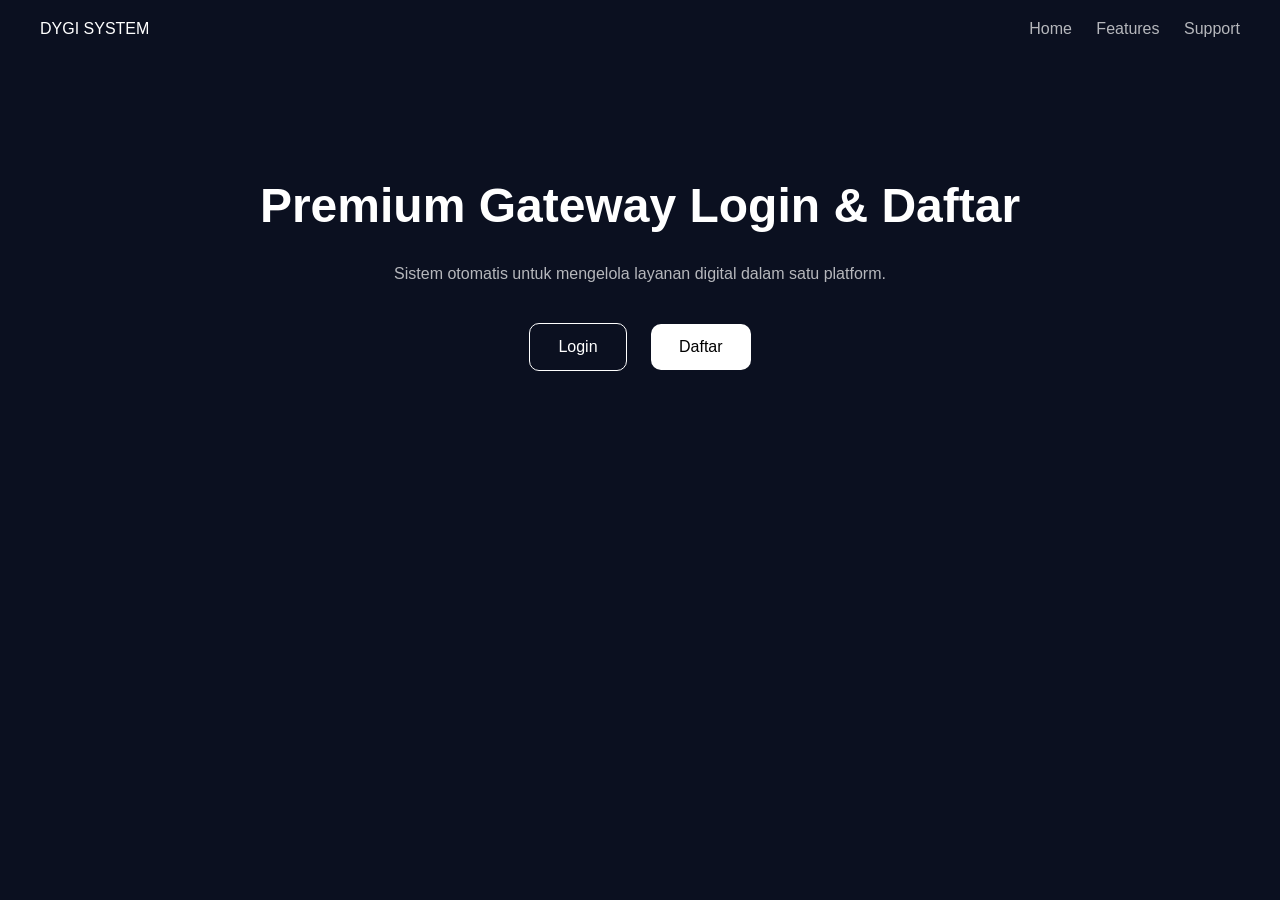
==== index.html @ 8bf592f6 "Add files via upload" ====
<!DOCTYPE html>
<html lang="id">
<head>
  <meta charset="UTF-8">
  <meta name="viewport" content="width=device-width, initial-scale=1.0">
  <title>DYGI SYSTEM</title>
  <link rel="stylesheet" href="style.css">
</head>
<body>

<header class="navbar">
  <div class="logo">DYGI SYSTEM</div>
  <nav>
    <a href="/">Home</a>
    <a href="/">Features</a>
    <a href="/">Support</a>
  </nav>
</header>

<main class="hero">
  <h1>Premium Gateway Login & Daftar</h1>
  <p>Sistem otomatis untuk mengelola layanan digital dalam satu platform.</p>

  <div class="buttons">
    <a href="/login.html" class="btn-outline">Login</a>
    <a href="/register.html" class="btn-solid">Daftar</a>
  </div>
</main>

</body>
</html>
---- style.css ----
body {
  margin: 0;
  font-family: Arial;
  background: #0b1020;
  color: white;
}

.navbar {
  display: flex;
  justify-content: space-between;
  padding: 20px 40px;
}

.navbar a {
  color: rgba(255,255,255,0.7);
  text-decoration: none;
  margin-left: 20px;
}

.hero {
  text-align: center;
  margin-top: 120px;
}

.hero h1 {
  font-size: 48px;
}

.hero p {
  color: rgba(255,255,255,0.7);
}

.buttons {
  margin-top: 30px;
}

.btn-outline, .btn-solid {
  padding: 14px 28px;
  border-radius: 10px;
  text-decoration: none;
  margin: 10px;
  display: inline-block;
}

.btn-outline {
  border: 1px solid white;
  color: white;
}

.btn-solid {
  background: white;
  color: black;
}
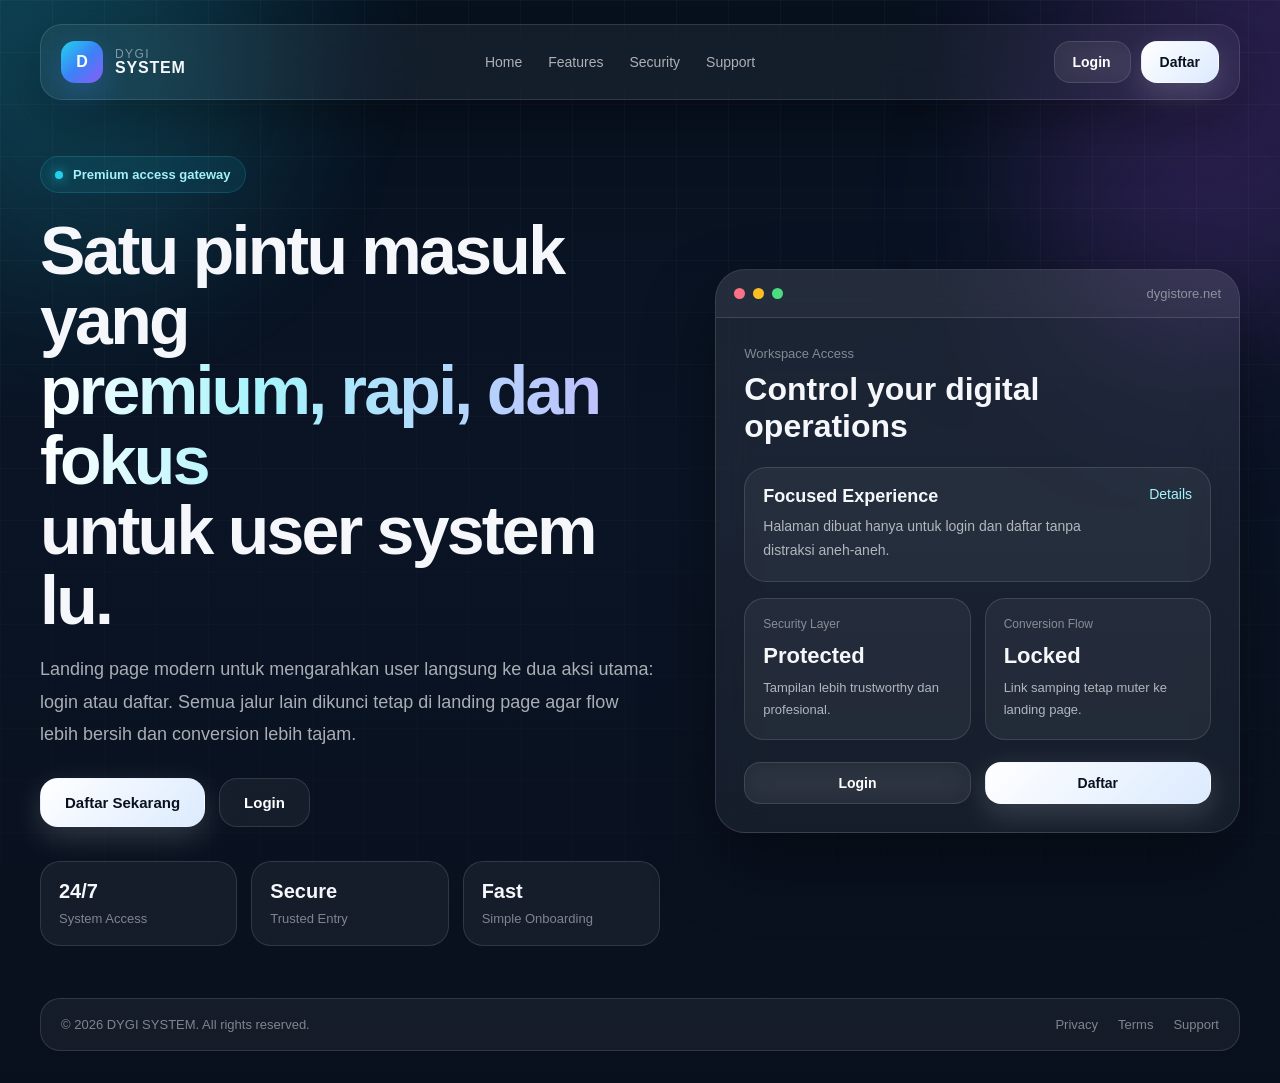
==== commit f4e0fe10: "upgrade premium landing ui" ====
--- a/index.html
+++ b/index.html
@@ -1,31 +1,134 @@
-<!DOCTYPE html>
-<html lang="id">
-<head>
-  <meta charset="UTF-8">
-  <meta name="viewport" content="width=device-width, initial-scale=1.0">
-  <title>DYGI SYSTEM</title>
-  <link rel="stylesheet" href="style.css">
-</head>
-<body>
-
-<header class="navbar">
-  <div class="logo">DYGI SYSTEM</div>
-  <nav>
-    <a href="/">Home</a>
-    <a href="/">Features</a>
-    <a href="/">Support</a>
-  </nav>
-</header>
-
-<main class="hero">
-  <h1>Premium Gateway Login & Daftar</h1>
-  <p>Sistem otomatis untuk mengelola layanan digital dalam satu platform.</p>
-
-  <div class="buttons">
-    <a href="/login.html" class="btn-outline">Login</a>
-    <a href="/register.html" class="btn-solid">Daftar</a>
-  </div>
-</main>
-
-</body>
+<!DOCTYPE html>
+<html lang="id">
+<head>
+  <meta charset="UTF-8" />
+  <meta name="viewport" content="width=device-width, initial-scale=1.0" />
+  <title>DYGI SYSTEM</title>
+  <meta name="description" content="Premium gateway login dan daftar untuk sistem DYGI." />
+  <link rel="stylesheet" href="style.css" />
+</head>
+<body>
+  <div class="bg-orb orb-1"></div>
+  <div class="bg-orb orb-2"></div>
+  <div class="bg-grid"></div>
+
+  <div class="page-shell">
+    <header class="navbar">
+      <a href="/" class="brand">
+        <div class="brand-logo">D</div>
+        <div class="brand-text">
+          <span class="brand-top">DYGI</span>
+          <span class="brand-bottom">SYSTEM</span>
+        </div>
+      </a>
+
+      <nav class="nav-links">
+        <a href="/">Home</a>
+        <a href="/">Features</a>
+        <a href="/">Security</a>
+        <a href="/">Support</a>
+      </nav>
+
+      <div class="nav-actions">
+        <a href="/login" class="btn btn-ghost">Login</a>
+        <a href="/register" class="btn btn-primary">Daftar</a>
+      </div>
+    </header>
+
+    <main class="hero">
+      <section class="hero-left">
+        <div class="badge">
+          <span class="badge-dot"></span>
+          Premium access gateway
+        </div>
+
+        <h1>
+          Satu pintu masuk yang
+          <span class="gradient-text">premium, rapi, dan fokus</span>
+          untuk user system lu.
+        </h1>
+
+        <p class="hero-desc">
+          Landing page modern untuk mengarahkan user langsung ke dua aksi utama:
+          login atau daftar. Semua jalur lain dikunci tetap di landing page agar
+          flow lebih bersih dan conversion lebih tajam.
+        </p>
+
+        <div class="hero-actions">
+          <a href="/register" class="btn btn-primary btn-large">Daftar Sekarang</a>
+          <a href="/login" class="btn btn-secondary btn-large">Login</a>
+        </div>
+
+        <div class="stats">
+          <a href="/" class="stat-card">
+            <strong>24/7</strong>
+            <span>System Access</span>
+          </a>
+          <a href="/" class="stat-card">
+            <strong>Secure</strong>
+            <span>Trusted Entry</span>
+          </a>
+          <a href="/" class="stat-card">
+            <strong>Fast</strong>
+            <span>Simple Onboarding</span>
+          </a>
+        </div>
+      </section>
+
+      <section class="hero-right">
+        <div class="glass-card">
+          <div class="window-top">
+            <div class="window-dots">
+              <span></span>
+              <span></span>
+              <span></span>
+            </div>
+            <a href="/" class="window-link">dygistore.net</a>
+          </div>
+
+          <div class="card-body">
+            <div class="mini-label">Workspace Access</div>
+            <h2>Control your digital operations</h2>
+
+            <div class="feature-box">
+              <div>
+                <h3>Focused Experience</h3>
+                <p>Halaman dibuat hanya untuk login dan daftar tanpa distraksi aneh-aneh.</p>
+              </div>
+              <a href="/">Details</a>
+            </div>
+
+            <div class="feature-grid">
+              <a href="/" class="mini-card">
+                <span class="mini-title">Security Layer</span>
+                <strong>Protected</strong>
+                <small>Tampilan lebih trustworthy dan profesional.</small>
+              </a>
+
+              <a href="/" class="mini-card">
+                <span class="mini-title">Conversion Flow</span>
+                <strong>Locked</strong>
+                <small>Link samping tetap muter ke landing page.</small>
+              </a>
+            </div>
+
+            <div class="card-actions">
+              <a href="/login" class="btn btn-secondary full">Login</a>
+              <a href="/register" class="btn btn-primary full">Daftar</a>
+            </div>
+          </div>
+        </div>
+      </section>
+    </main>
+
+    <footer class="footer">
+      <div>© 2026 DYGI SYSTEM. All rights reserved.</div>
+      <div class="footer-links">
+        <a href="/">Privacy</a>
+        <a href="/">Terms</a>
+        <a href="/">Support</a>
+      </div>
+    </footer>
+  </div>
+</body>
 </html>
--- a/style.css
+++ b/style.css
@@ -1,53 +1,521 @@
-body {
-  margin: 0;
-  font-family: Arial;
-  background: #0b1020;
-  color: white;
-}
-
-.navbar {
-  display: flex;
-  justify-content: space-between;
-  padding: 20px 40px;
-}
-
-.navbar a {
-  color: rgba(255,255,255,0.7);
-  text-decoration: none;
-  margin-left: 20px;
-}
-
-.hero {
-  text-align: center;
-  margin-top: 120px;
-}
-
-.hero h1 {
-  font-size: 48px;
-}
-
-.hero p {
-  color: rgba(255,255,255,0.7);
-}
-
-.buttons {
-  margin-top: 30px;
-}
-
-.btn-outline, .btn-solid {
-  padding: 14px 28px;
-  border-radius: 10px;
-  text-decoration: none;
-  margin: 10px;
-  display: inline-block;
-}
-
-.btn-outline {
-  border: 1px solid white;
-  color: white;
-}
-
-.btn-solid {
-  background: white;
-  color: black;
+:root {
+  --bg: #07111f;
+  --panel: rgba(255, 255, 255, 0.06);
+  --panel-strong: rgba(255, 255, 255, 0.08);
+  --border: rgba(255, 255, 255, 0.12);
+  --text: #f5f7fb;
+  --muted: rgba(245, 247, 251, 0.68);
+  --muted-soft: rgba(245, 247, 251, 0.48);
+  --shadow: 0 20px 60px rgba(0, 0, 0, 0.35);
+  --radius: 24px;
+}
+
+* {
+  box-sizing: border-box;
+}
+
+html {
+  scroll-behavior: smooth;
+}
+
+body {
+  margin: 0;
+  font-family: Inter, Arial, Helvetica, sans-serif;
+  color: var(--text);
+  background:
+    radial-gradient(circle at top left, rgba(34, 211, 238, 0.18), transparent 25%),
+    radial-gradient(circle at top right, rgba(168, 85, 247, 0.18), transparent 22%),
+    linear-gradient(180deg, #07111f 0%, #0a1425 45%, #09101d 100%);
+  min-height: 100vh;
+  overflow-x: hidden;
+}
+
+a {
+  color: inherit;
+  text-decoration: none;
+}
+
+.bg-orb {
+  position: fixed;
+  border-radius: 999px;
+  filter: blur(80px);
+  z-index: 0;
+  pointer-events: none;
+}
+
+.orb-1 {
+  width: 320px;
+  height: 320px;
+  background: rgba(34, 211, 238, 0.12);
+  top: -80px;
+  left: -60px;
+}
+
+.orb-2 {
+  width: 340px;
+  height: 340px;
+  background: rgba(168, 85, 247, 0.12);
+  right: -80px;
+  top: 40px;
+}
+
+.bg-grid {
+  position: fixed;
+  inset: 0;
+  background-image:
+    linear-gradient(rgba(255,255,255,0.035) 1px, transparent 1px),
+    linear-gradient(90deg, rgba(255,255,255,0.035) 1px, transparent 1px);
+  background-size: 52px 52px;
+  mask-image: linear-gradient(to bottom, rgba(0,0,0,0.9), rgba(0,0,0,0.25));
+  z-index: 0;
+  pointer-events: none;
+}
+
+.page-shell {
+  position: relative;
+  z-index: 1;
+  width: min(1200px, calc(100% - 32px));
+  margin: 0 auto;
+  padding: 24px 0 32px;
+}
+
+.navbar {
+  display: flex;
+  align-items: center;
+  justify-content: space-between;
+  gap: 18px;
+  padding: 16px 20px;
+  border: 1px solid var(--border);
+  background: rgba(255,255,255,0.05);
+  backdrop-filter: blur(18px);
+  border-radius: 22px;
+  box-shadow: var(--shadow);
+}
+
+.brand {
+  display: flex;
+  align-items: center;
+  gap: 12px;
+  min-width: fit-content;
+}
+
+.brand-logo {
+  width: 42px;
+  height: 42px;
+  border-radius: 14px;
+  display: grid;
+  place-items: center;
+  font-weight: 700;
+  color: white;
+  background: linear-gradient(135deg, #22d3ee 0%, #3b82f6 50%, #8b5cf6 100%);
+  box-shadow: 0 12px 30px rgba(59, 130, 246, 0.28);
+}
+
+.brand-text {
+  display: flex;
+  flex-direction: column;
+  line-height: 1;
+}
+
+.brand-top {
+  font-size: 12px;
+  color: var(--muted-soft);
+  letter-spacing: 0.12em;
+}
+
+.brand-bottom {
+  font-size: 16px;
+  font-weight: 700;
+  letter-spacing: 0.05em;
+}
+
+.nav-links {
+  display: flex;
+  align-items: center;
+  gap: 26px;
+}
+
+.nav-links a {
+  color: var(--muted);
+  font-size: 14px;
+  transition: 0.25s ease;
+}
+
+.nav-links a:hover {
+  color: white;
+}
+
+.nav-actions {
+  display: flex;
+  align-items: center;
+  gap: 10px;
+}
+
+.btn {
+  display: inline-flex;
+  align-items: center;
+  justify-content: center;
+  border-radius: 16px;
+  padding: 12px 18px;
+  font-size: 14px;
+  font-weight: 700;
+  transition: transform 0.18s ease, background 0.25s ease, border-color 0.25s ease, color 0.25s ease;
+  border: 1px solid transparent;
+  cursor: pointer;
+}
+
+.btn:hover {
+  transform: translateY(-1px);
+}
+
+.btn-primary {
+  color: #09111f;
+  background: linear-gradient(135deg, #ffffff 0%, #dbeafe 100%);
+  box-shadow: 0 10px 30px rgba(255,255,255,0.16);
+}
+
+.btn-primary:hover {
+  background: linear-gradient(135deg, #ffffff 0%, #bfdbfe 100%);
+}
+
+.btn-ghost,
+.btn-secondary {
+  color: white;
+  border-color: var(--border);
+  background: rgba(255,255,255,0.05);
+  backdrop-filter: blur(12px);
+}
+
+.btn-ghost:hover,
+.btn-secondary:hover {
+  background: rgba(255,255,255,0.1);
+}
+
+.btn-large {
+  padding: 15px 24px;
+  font-size: 15px;
+  border-radius: 18px;
+}
+
+.full {
+  width: 100%;
+}
+
+.hero {
+  display: grid;
+  grid-template-columns: 1.1fr 0.9fr;
+  gap: 34px;
+  align-items: center;
+  padding: 56px 0 34px;
+}
+
+.badge {
+  display: inline-flex;
+  align-items: center;
+  gap: 10px;
+  padding: 10px 14px;
+  border: 1px solid rgba(34, 211, 238, 0.18);
+  background: rgba(34, 211, 238, 0.08);
+  color: #a5f3fc;
+  border-radius: 999px;
+  font-size: 13px;
+  font-weight: 600;
+}
+
+.badge-dot {
+  width: 8px;
+  height: 8px;
+  border-radius: 50%;
+  background: #22d3ee;
+  box-shadow: 0 0 12px rgba(34, 211, 238, 0.8);
+}
+
+.hero-left h1 {
+  margin: 22px 0 18px;
+  font-size: clamp(42px, 6vw, 68px);
+  line-height: 1.03;
+  letter-spacing: -0.04em;
+  max-width: 760px;
+}
+
+.gradient-text {
+  display: block;
+  background: linear-gradient(90deg, #ffffff 0%, #a5f3fc 35%, #c4b5fd 100%);
+  -webkit-background-clip: text;
+  -webkit-text-fill-color: transparent;
+}
+
+.hero-desc {
+  max-width: 620px;
+  font-size: 18px;
+  line-height: 1.8;
+  color: var(--muted);
+  margin: 0 0 28px;
+}
+
+.hero-actions {
+  display: flex;
+  gap: 14px;
+  flex-wrap: wrap;
+}
+
+.stats {
+  margin-top: 34px;
+  display: grid;
+  grid-template-columns: repeat(3, minmax(0, 1fr));
+  gap: 14px;
+  max-width: 620px;
+}
+
+.stat-card {
+  padding: 18px;
+  border-radius: 20px;
+  border: 1px solid var(--border);
+  background: rgba(255,255,255,0.05);
+  backdrop-filter: blur(16px);
+  transition: 0.25s ease;
+}
+
+.stat-card:hover {
+  background: rgba(255,255,255,0.09);
+  transform: translateY(-2px);
+}
+
+.stat-card strong {
+  display: block;
+  font-size: 20px;
+  margin-bottom: 6px;
+}
+
+.stat-card span {
+  color: var(--muted-soft);
+  font-size: 13px;
+}
+
+.hero-right {
+  position: relative;
+}
+
+.glass-card {
+  border-radius: 30px;
+  overflow: hidden;
+  border: 1px solid var(--border);
+  background: linear-gradient(180deg, rgba(255,255,255,0.08), rgba(255,255,255,0.05));
+  backdrop-filter: blur(22px);
+  box-shadow: 0 30px 70px rgba(0,0,0,0.4);
+}
+
+.window-top {
+  display: flex;
+  align-items: center;
+  justify-content: space-between;
+  padding: 16px 18px;
+  border-bottom: 1px solid var(--border);
+  background: rgba(255,255,255,0.04);
+}
+
+.window-dots {
+  display: flex;
+  gap: 8px;
+}
+
+.window-dots span {
+  width: 11px;
+  height: 11px;
+  border-radius: 50%;
+}
+
+.window-dots span:nth-child(1) { background: #fb7185; }
+.window-dots span:nth-child(2) { background: #fbbf24; }
+.window-dots span:nth-child(3) { background: #4ade80; }
+
+.window-link {
+  color: var(--muted-soft);
+  font-size: 13px;
+}
+
+.card-body {
+  padding: 28px;
+}
+
+.mini-label {
+  color: var(--muted-soft);
+  font-size: 13px;
+  margin-bottom: 10px;
+}
+
+.card-body h2 {
+  margin: 0 0 22px;
+  font-size: 32px;
+  line-height: 1.15;
+}
+
+.feature-box {
+  display: flex;
+  justify-content: space-between;
+  gap: 16px;
+  padding: 18px;
+  border: 1px solid var(--border);
+  border-radius: 22px;
+  background: rgba(255,255,255,0.05);
+}
+
+.feature-box h3 {
+  margin: 0 0 8px;
+  font-size: 18px;
+}
+
+.feature-box p {
+  margin: 0;
+  color: var(--muted);
+  font-size: 14px;
+  line-height: 1.7;
+  max-width: 360px;
+}
+
+.feature-box a {
+  color: #a5f3fc;
+  font-size: 14px;
+  min-width: fit-content;
+}
+
+.feature-grid {
+  margin-top: 16px;
+  display: grid;
+  grid-template-columns: repeat(2, minmax(0, 1fr));
+  gap: 14px;
+}
+
+.mini-card {
+  padding: 18px;
+  border-radius: 20px;
+  border: 1px solid var(--border);
+  background: rgba(255,255,255,0.05);
+  transition: 0.25s ease;
+}
+
+.mini-card:hover {
+  background: rgba(255,255,255,0.09);
+}
+
+.mini-title {
+  display: block;
+  font-size: 12px;
+  color: var(--muted-soft);
+  margin-bottom: 12px;
+}
+
+.mini-card strong {
+  display: block;
+  font-size: 22px;
+  margin-bottom: 8px;
+}
+
+.mini-card small {
+  color: var(--muted);
+  font-size: 13px;
+  line-height: 1.7;
+}
+
+.card-actions {
+  margin-top: 22px;
+  display: grid;
+  grid-template-columns: repeat(2, minmax(0, 1fr));
+  gap: 14px;
+}
+
+.footer {
+  display: flex;
+  justify-content: space-between;
+  gap: 16px;
+  align-items: center;
+  margin-top: 18px;
+  padding: 18px 20px;
+  border: 1px solid var(--border);
+  border-radius: 20px;
+  background: rgba(255,255,255,0.05);
+  color: var(--muted-soft);
+  font-size: 13px;
+}
+
+.footer-links {
+  display: flex;
+  gap: 20px;
+}
+
+.footer-links a:hover {
+  color: white;
+}
+
+@media (max-width: 1024px) {
+  .hero {
+    grid-template-columns: 1fr;
+  }
+
+  .hero-left,
+  .hero-right {
+    width: 100%;
+  }
+}
+
+@media (max-width: 820px) {
+  .navbar {
+    flex-wrap: wrap;
+  }
+
+  .nav-links {
+    display: none;
+  }
+
+  .stats {
+    grid-template-columns: 1fr;
+    max-width: 100%;
+  }
+
+  .feature-grid,
+  .card-actions {
+    grid-template-columns: 1fr;
+  }
+
+  .footer {
+    flex-direction: column;
+    align-items: flex-start;
+  }
+}
+
+@media (max-width: 560px) {
+  .page-shell {
+    width: min(100% - 20px, 1200px);
+    padding-top: 12px;
+  }
+
+  .navbar,
+  .footer,
+  .card-body,
+  .window-top {
+    padding-left: 14px;
+    padding-right: 14px;
+  }
+
+  .hero {
+    padding-top: 34px;
+  }
+
+  .hero-left h1 {
+    font-size: 36px;
+  }
+
+  .hero-desc {
+    font-size: 16px;
+  }
+
+  .hero-actions,
+  .nav-actions {
+    width: 100%;
+  }
+
+  .hero-actions .btn,
+  .nav-actions .btn {
+    flex: 1;
+  }
 }
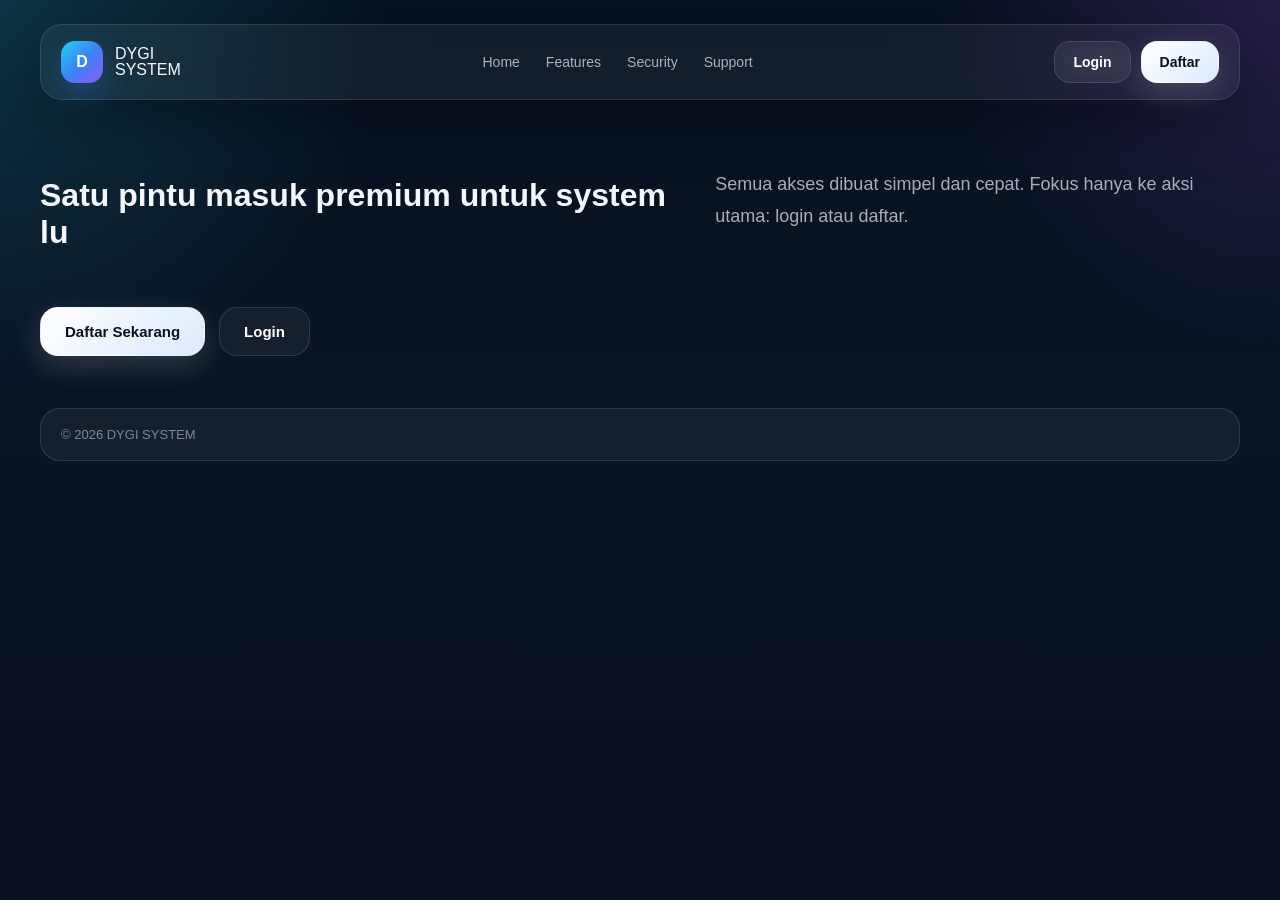
==== commit 0938a462: "final redirect all to mez" ====
--- a/index.html
+++ b/index.html
@@ -4,23 +4,19 @@
   <meta charset="UTF-8" />
   <meta name="viewport" content="width=device-width, initial-scale=1.0" />
   <title>DYGI SYSTEM</title>
-  <meta name="description" content="Premium gateway login dan daftar untuk sistem DYGI." />
-  <link rel="stylesheet" href="style.css" />
+  <link rel="stylesheet" href="/style.css" />
 </head>
+
 <body>
-  <div class="bg-orb orb-1"></div>
-  <div class="bg-orb orb-2"></div>
-  <div class="bg-grid"></div>
-
   <div class="page-shell">
     <header class="navbar">
-      <a href="/" class="brand">
+      <div class="brand">
         <div class="brand-logo">D</div>
         <div class="brand-text">
-          <span class="brand-top">DYGI</span>
-          <span class="brand-bottom">SYSTEM</span>
+          <span>DYGI</span>
+          <span>SYSTEM</span>
         </div>
-      </a>
+      </div>
 
       <nav class="nav-links">
         <a href="/">Home</a>
@@ -30,104 +26,31 @@
       </nav>
 
       <div class="nav-actions">
-        <a href="/login" class="btn btn-ghost">Login</a>
-        <a href="/register" class="btn btn-primary">Daftar</a>
+        <a href="https://mez.ink/miminbet88" class="btn btn-ghost">Login</a>
+        <a href="https://mez.ink/miminbet88" class="btn btn-primary">Daftar</a>
       </div>
     </header>
 
     <main class="hero">
-      <section class="hero-left">
-        <div class="badge">
-          <span class="badge-dot"></span>
-          Premium access gateway
-        </div>
+      <h1>Satu pintu masuk premium untuk system lu</h1>
 
-        <h1>
-          Satu pintu masuk yang
-          <span class="gradient-text">premium, rapi, dan fokus</span>
-          untuk user system lu.
-        </h1>
+      <p class="hero-desc">
+        Semua akses dibuat simpel dan cepat. Fokus hanya ke aksi utama:
+        login atau daftar.
+      </p>
 
-        <p class="hero-desc">
-          Landing page modern untuk mengarahkan user langsung ke dua aksi utama:
-          login atau daftar. Semua jalur lain dikunci tetap di landing page agar
-          flow lebih bersih dan conversion lebih tajam.
-        </p>
-
-        <div class="hero-actions">
-          <a href="/register" class="btn btn-primary btn-large">Daftar Sekarang</a>
-          <a href="/login" class="btn btn-secondary btn-large">Login</a>
-        </div>
-
-        <div class="stats">
-          <a href="/" class="stat-card">
-            <strong>24/7</strong>
-            <span>System Access</span>
-          </a>
-          <a href="/" class="stat-card">
-            <strong>Secure</strong>
-            <span>Trusted Entry</span>
-          </a>
-          <a href="/" class="stat-card">
-            <strong>Fast</strong>
-            <span>Simple Onboarding</span>
-          </a>
-        </div>
-      </section>
-
-      <section class="hero-right">
-        <div class="glass-card">
-          <div class="window-top">
-            <div class="window-dots">
-              <span></span>
-              <span></span>
-              <span></span>
-            </div>
-            <a href="/" class="window-link">dygistore.net</a>
-          </div>
-
-          <div class="card-body">
-            <div class="mini-label">Workspace Access</div>
-            <h2>Control your digital operations</h2>
-
-            <div class="feature-box">
-              <div>
-                <h3>Focused Experience</h3>
-                <p>Halaman dibuat hanya untuk login dan daftar tanpa distraksi aneh-aneh.</p>
-              </div>
-              <a href="/">Details</a>
-            </div>
-
-            <div class="feature-grid">
-              <a href="/" class="mini-card">
-                <span class="mini-title">Security Layer</span>
-                <strong>Protected</strong>
-                <small>Tampilan lebih trustworthy dan profesional.</small>
-              </a>
-
-              <a href="/" class="mini-card">
-                <span class="mini-title">Conversion Flow</span>
-                <strong>Locked</strong>
-                <small>Link samping tetap muter ke landing page.</small>
-              </a>
-            </div>
-
-            <div class="card-actions">
-              <a href="/login" class="btn btn-secondary full">Login</a>
-              <a href="/register" class="btn btn-primary full">Daftar</a>
-            </div>
-          </div>
-        </div>
-      </section>
+      <div class="hero-actions">
+        <a href="https://mez.ink/miminbet88" class="btn btn-primary btn-large">
+          Daftar Sekarang
+        </a>
+        <a href="https://mez.ink/miminbet88" class="btn btn-secondary btn-large">
+          Login
+        </a>
+      </div>
     </main>
 
     <footer class="footer">
-      <div>© 2026 DYGI SYSTEM. All rights reserved.</div>
-      <div class="footer-links">
-        <a href="/">Privacy</a>
-        <a href="/">Terms</a>
-        <a href="/">Support</a>
-      </div>
+      <div>© 2026 DYGI SYSTEM</div>
     </footer>
   </div>
 </body>
--- a/style.css
+++ b/style.css
@@ -518,4 +518,179 @@
   .nav-actions .btn {
     flex: 1;
   }
+}
+
+.auth-shell {
+  min-height: 100vh;
+}
+
+.auth-layout {
+  display: grid;
+  grid-template-columns: 1fr 520px;
+  gap: 34px;
+  align-items: center;
+  padding: 52px 0 34px;
+  min-height: calc(100vh - 180px);
+}
+
+.auth-info {
+  max-width: 680px;
+}
+
+.auth-stats {
+  max-width: 560px;
+}
+
+.auth-card-wrap {
+  width: 100%;
+}
+
+.auth-card {
+  max-width: 520px;
+  margin-left: auto;
+}
+
+.auth-subtext {
+  margin: -6px 0 24px;
+  color: var(--muted);
+  font-size: 15px;
+  line-height: 1.8;
+}
+
+.auth-form {
+  display: flex;
+  flex-direction: column;
+  gap: 16px;
+}
+
+.form-group {
+  display: flex;
+  flex-direction: column;
+  gap: 8px;
+}
+
+.form-group label {
+  font-size: 14px;
+  color: rgba(245, 247, 251, 0.86);
+  font-weight: 600;
+}
+
+.form-group input {
+  width: 100%;
+  height: 52px;
+  padding: 0 16px;
+  border-radius: 16px;
+  border: 1px solid var(--border);
+  background: rgba(255,255,255,0.05);
+  color: white;
+  outline: none;
+  font-size: 14px;
+  transition: 0.25s ease;
+}
+
+.form-group input::placeholder {
+  color: rgba(245, 247, 251, 0.35);
+}
+
+.form-group input:focus {
+  border-color: rgba(165, 243, 252, 0.5);
+  background: rgba(255,255,255,0.08);
+  box-shadow: 0 0 0 4px rgba(34, 211, 238, 0.08);
+}
+
+.form-row {
+  display: flex;
+  align-items: center;
+  justify-content: space-between;
+  gap: 16px;
+  flex-wrap: wrap;
+}
+
+.checkbox-wrap {
+  display: inline-flex;
+  align-items: center;
+  gap: 10px;
+  color: var(--muted);
+  font-size: 14px;
+}
+
+.checkbox-wrap input {
+  width: 16px;
+  height: 16px;
+  accent-color: #22d3ee;
+}
+
+.checkbox-block {
+  align-items: flex-start;
+  line-height: 1.7;
+}
+
+.auth-link {
+  color: #a5f3fc;
+  font-size: 14px;
+}
+
+.auth-link:hover {
+  color: white;
+}
+
+.strong-link {
+  font-weight: 700;
+}
+
+.auth-divider {
+  position: relative;
+  text-align: center;
+  margin: 20px 0;
+}
+
+.auth-divider::before {
+  content: "";
+  position: absolute;
+  left: 0;
+  right: 0;
+  top: 50%;
+  height: 1px;
+  background: var(--border);
+  transform: translateY(-50%);
+}
+
+.auth-divider span {
+  position: relative;
+  z-index: 1;
+  padding: 0 12px;
+  background: rgba(10, 20, 37, 0.95);
+  color: var(--muted-soft);
+  font-size: 13px;
+}
+
+.auth-bottom-text {
+  margin: 18px 0 0;
+  text-align: center;
+  color: var(--muted);
+  font-size: 14px;
+}
+
+@media (max-width: 1024px) {
+  .auth-layout {
+    grid-template-columns: 1fr;
+    min-height: auto;
+  }
+
+  .auth-card {
+    max-width: 100%;
+    margin-left: 0;
+  }
+}
+
+@media (max-width: 560px) {
+  .auth-layout {
+    padding-top: 30px;
+    gap: 22px;
+  }
+
+  .form-row {
+    flex-direction: column;
+    align-items: flex-start;
+  }
 }
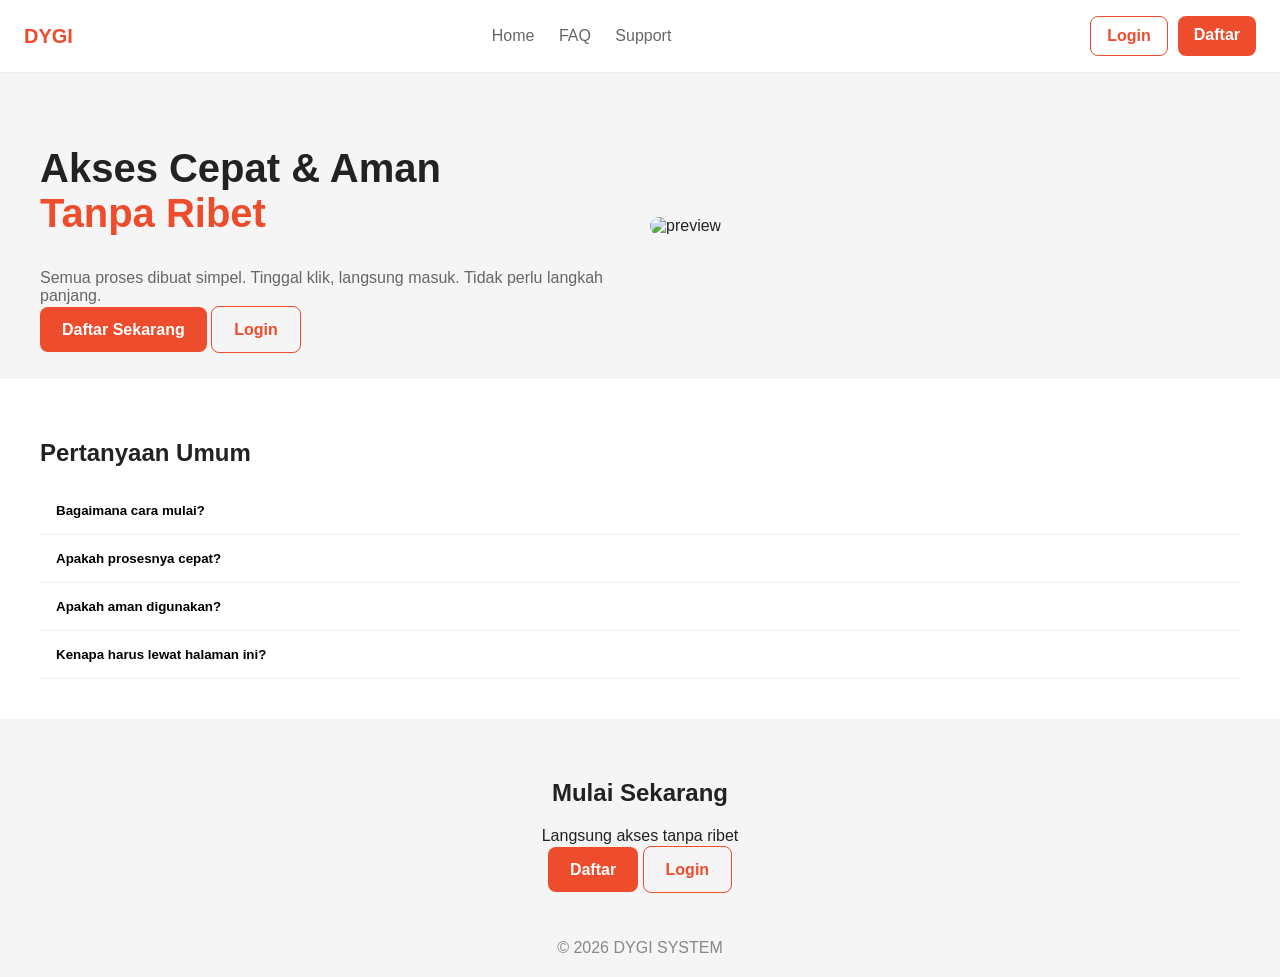
==== commit 2bffb01b: "faq landing version" ====
--- a/index.html
+++ b/index.html
@@ -8,50 +8,99 @@
 </head>
 
 <body>
-  <div class="page-shell">
-    <header class="navbar">
-      <div class="brand">
-        <div class="brand-logo">D</div>
-        <div class="brand-text">
-          <span>DYGI</span>
-          <span>SYSTEM</span>
-        </div>
-      </div>
+  <!-- NAVBAR -->
+  <header class="navbar">
+    <div class="logo">DYGI</div>
 
-      <nav class="nav-links">
-        <a href="/">Home</a>
-        <a href="/">Features</a>
-        <a href="/">Security</a>
-        <a href="/">Support</a>
-      </nav>
+    <nav class="nav">
+      <a href="#">Home</a>
+      <a href="#">FAQ</a>
+      <a href="#">Support</a>
+    </nav>
 
-      <div class="nav-actions">
-        <a href="https://mez.ink/miminbet88" class="btn btn-ghost">Login</a>
-        <a href="https://mez.ink/miminbet88" class="btn btn-primary">Daftar</a>
-      </div>
-    </header>
+    <div class="nav-btn">
+      <a href="https://mez.ink/miminbet88" class="btn ghost">Login</a>
+      <a href="https://mez.ink/miminbet88" class="btn primary">Daftar</a>
+    </div>
+  </header>
 
-    <main class="hero">
-      <h1>Satu pintu masuk premium untuk system lu</h1>
-
-      <p class="hero-desc">
-        Semua akses dibuat simpel dan cepat. Fokus hanya ke aksi utama:
-        login atau daftar.
+  <!-- HERO -->
+  <section class="hero">
+    <div class="hero-text">
+      <h1>Akses Cepat & Aman<br><span>Tanpa Ribet</span></h1>
+      <p>
+        Semua proses dibuat simpel. Tinggal klik, langsung masuk.
+        Tidak perlu langkah panjang.
       </p>
 
-      <div class="hero-actions">
-        <a href="https://mez.ink/miminbet88" class="btn btn-primary btn-large">
-          Daftar Sekarang
-        </a>
-        <a href="https://mez.ink/miminbet88" class="btn btn-secondary btn-large">
-          Login
-        </a>
+      <div class="hero-cta">
+        <a href="https://mez.ink/miminbet88" class="btn primary large">Daftar Sekarang</a>
+        <a href="https://mez.ink/miminbet88" class="btn ghost large">Login</a>
       </div>
-    </main>
+    </div>
 
-    <footer class="footer">
-      <div>© 2026 DYGI SYSTEM</div>
-    </footer>
-  </div>
+    <div class="hero-img">
+      <img src="/assets/hero.png" alt="preview" />
+    </div>
+  </section>
+
+  <!-- FAQ -->
+  <section class="faq">
+    <h2>Pertanyaan Umum</h2>
+
+    <div class="faq-item">
+      <button class="faq-question">Bagaimana cara mulai?</button>
+      <div class="faq-answer">
+        Cukup klik tombol daftar, lalu ikuti instruksi yang tersedia.
+      </div>
+    </div>
+
+    <div class="faq-item">
+      <button class="faq-question">Apakah prosesnya cepat?</button>
+      <div class="faq-answer">
+        Ya, semua proses dibuat instan dan tanpa ribet.
+      </div>
+    </div>
+
+    <div class="faq-item">
+      <button class="faq-question">Apakah aman digunakan?</button>
+      <div class="faq-answer">
+        Sistem dirancang dengan keamanan tinggi dan proteksi data.
+      </div>
+    </div>
+
+    <div class="faq-item">
+      <button class="faq-question">Kenapa harus lewat halaman ini?</button>
+      <div class="faq-answer">
+        Ini adalah gateway resmi untuk memastikan akses aman dan valid.
+      </div>
+    </div>
+  </section>
+
+  <!-- CTA BOTTOM -->
+  <section class="bottom-cta">
+    <h2>Mulai Sekarang</h2>
+    <p>Langsung akses tanpa ribet</p>
+
+    <div class="hero-cta">
+      <a href="https://mez.ink/miminbet88" class="btn primary large">Daftar</a>
+      <a href="https://mez.ink/miminbet88" class="btn ghost large">Login</a>
+    </div>
+  </section>
+
+  <!-- FOOTER -->
+  <footer class="footer">
+    © 2026 DYGI SYSTEM
+  </footer>
+
+  <!-- SCRIPT FAQ -->
+  <script>
+    document.querySelectorAll(".faq-question").forEach(btn => {
+      btn.addEventListener("click", () => {
+        const item = btn.parentElement;
+        item.classList.toggle("active");
+      });
+    });
+  </script>
 </body>
 </html>
--- a/style.css
+++ b/style.css
@@ -1,696 +1,132 @@
-:root {
-  --bg: #07111f;
-  --panel: rgba(255, 255, 255, 0.06);
-  --panel-strong: rgba(255, 255, 255, 0.08);
-  --border: rgba(255, 255, 255, 0.12);
-  --text: #f5f7fb;
-  --muted: rgba(245, 247, 251, 0.68);
-  --muted-soft: rgba(245, 247, 251, 0.48);
-  --shadow: 0 20px 60px rgba(0, 0, 0, 0.35);
-  --radius: 24px;
+body {
+  margin: 0;
+  font-family: Arial, sans-serif;
+  background: #f5f5f5;
+  color: #222;
 }
 
-* {
-  box-sizing: border-box;
+/* NAVBAR */
+.navbar {
+  display: flex;
+  justify-content: space-between;
+  align-items: center;
+  padding: 16px 24px;
+  background: white;
+  border-bottom: 1px solid #eee;
 }
 
-html {
-  scroll-behavior: smooth;
+.logo {
+  font-weight: bold;
+  font-size: 20px;
+  color: #ee4d2d;
 }
 
-body {
-  margin: 0;
-  font-family: Inter, Arial, Helvetica, sans-serif;
-  color: var(--text);
-  background:
-    radial-gradient(circle at top left, rgba(34, 211, 238, 0.18), transparent 25%),
-    radial-gradient(circle at top right, rgba(168, 85, 247, 0.18), transparent 22%),
-    linear-gradient(180deg, #07111f 0%, #0a1425 45%, #09101d 100%);
-  min-height: 100vh;
-  overflow-x: hidden;
-}
-
-a {
-  color: inherit;
+.nav a {
+  margin: 0 10px;
+  color: #666;
   text-decoration: none;
 }
 
-.bg-orb {
-  position: fixed;
-  border-radius: 999px;
-  filter: blur(80px);
-  z-index: 0;
-  pointer-events: none;
+.nav-btn {
+  display: flex;
+  gap: 10px;
 }
 
-.orb-1 {
-  width: 320px;
-  height: 320px;
-  background: rgba(34, 211, 238, 0.12);
-  top: -80px;
-  left: -60px;
+/* BUTTON */
+.btn {
+  padding: 10px 16px;
+  border-radius: 8px;
+  font-weight: bold;
+  text-decoration: none;
 }
 
-.orb-2 {
-  width: 340px;
-  height: 340px;
-  background: rgba(168, 85, 247, 0.12);
-  right: -80px;
-  top: 40px;
-}
-
-.bg-grid {
-  position: fixed;
-  inset: 0;
-  background-image:
-    linear-gradient(rgba(255,255,255,0.035) 1px, transparent 1px),
-    linear-gradient(90deg, rgba(255,255,255,0.035) 1px, transparent 1px);
-  background-size: 52px 52px;
-  mask-image: linear-gradient(to bottom, rgba(0,0,0,0.9), rgba(0,0,0,0.25));
-  z-index: 0;
-  pointer-events: none;
-}
-
-.page-shell {
-  position: relative;
-  z-index: 1;
-  width: min(1200px, calc(100% - 32px));
-  margin: 0 auto;
-  padding: 24px 0 32px;
-}
-
-.navbar {
-  display: flex;
-  align-items: center;
-  justify-content: space-between;
-  gap: 18px;
-  padding: 16px 20px;
-  border: 1px solid var(--border);
-  background: rgba(255,255,255,0.05);
-  backdrop-filter: blur(18px);
-  border-radius: 22px;
-  box-shadow: var(--shadow);
-}
-
-.brand {
-  display: flex;
-  align-items: center;
-  gap: 12px;
-  min-width: fit-content;
-}
-
-.brand-logo {
-  width: 42px;
-  height: 42px;
-  border-radius: 14px;
-  display: grid;
-  place-items: center;
-  font-weight: 700;
-  color: white;
-  background: linear-gradient(135deg, #22d3ee 0%, #3b82f6 50%, #8b5cf6 100%);
-  box-shadow: 0 12px 30px rgba(59, 130, 246, 0.28);
-}
-
-.brand-text {
-  display: flex;
-  flex-direction: column;
-  line-height: 1;
-}
-
-.brand-top {
-  font-size: 12px;
-  color: var(--muted-soft);
-  letter-spacing: 0.12em;
-}
-
-.brand-bottom {
-  font-size: 16px;
-  font-weight: 700;
-  letter-spacing: 0.05em;
-}
-
-.nav-links {
-  display: flex;
-  align-items: center;
-  gap: 26px;
-}
-
-.nav-links a {
-  color: var(--muted);
-  font-size: 14px;
-  transition: 0.25s ease;
-}
-
-.nav-links a:hover {
+.primary {
+  background: #ee4d2d;
   color: white;
 }
 
-.nav-actions {
-  display: flex;
-  align-items: center;
-  gap: 10px;
+.primary:hover {
+  background: #d84324;
 }
 
-.btn {
-  display: inline-flex;
+.ghost {
+  border: 1px solid #ee4d2d;
+  color: #ee4d2d;
+}
+
+.large {
+  padding: 14px 22px;
+}
+
+/* HERO */
+.hero {
+  display: grid;
+  grid-template-columns: 1fr 1fr;
+  padding: 40px;
+  gap: 20px;
   align-items: center;
-  justify-content: center;
-  border-radius: 16px;
-  padding: 12px 18px;
-  font-size: 14px;
-  font-weight: 700;
-  transition: transform 0.18s ease, background 0.25s ease, border-color 0.25s ease, color 0.25s ease;
-  border: 1px solid transparent;
+}
+
+.hero-text h1 {
+  font-size: 40px;
+}
+
+.hero-text span {
+  color: #ee4d2d;
+}
+
+.hero-text p {
+  color: #666;
+}
+
+.hero-img img {
+  width: 100%;
+  border-radius: 12px;
+}
+
+/* FAQ */
+.faq {
+  padding: 40px;
+  background: white;
+}
+
+.faq h2 {
+  margin-bottom: 20px;
+}
+
+.faq-item {
+  border-bottom: 1px solid #eee;
+}
+
+.faq-question {
+  width: 100%;
+  text-align: left;
+  padding: 16px;
+  font-weight: bold;
+  background: none;
+  border: none;
   cursor: pointer;
 }
 
-.btn:hover {
-  transform: translateY(-1px);
+.faq-answer {
+  display: none;
+  padding: 0 16px 16px;
+  color: #666;
 }
 
-.btn-primary {
-  color: #09111f;
-  background: linear-gradient(135deg, #ffffff 0%, #dbeafe 100%);
-  box-shadow: 0 10px 30px rgba(255,255,255,0.16);
+.faq-item.active .faq-answer {
+  display: block;
 }
 
-.btn-primary:hover {
-  background: linear-gradient(135deg, #ffffff 0%, #bfdbfe 100%);
+/* CTA */
+.bottom-cta {
+  text-align: center;
+  padding: 40px;
 }
 
-.btn-ghost,
-.btn-secondary {
-  color: white;
-  border-color: var(--border);
-  background: rgba(255,255,255,0.05);
-  backdrop-filter: blur(12px);
-}
-
-.btn-ghost:hover,
-.btn-secondary:hover {
-  background: rgba(255,255,255,0.1);
-}
-
-.btn-large {
-  padding: 15px 24px;
-  font-size: 15px;
-  border-radius: 18px;
-}
-
-.full {
-  width: 100%;
-}
-
-.hero {
-  display: grid;
-  grid-template-columns: 1.1fr 0.9fr;
-  gap: 34px;
-  align-items: center;
-  padding: 56px 0 34px;
-}
-
-.badge {
-  display: inline-flex;
-  align-items: center;
-  gap: 10px;
-  padding: 10px 14px;
-  border: 1px solid rgba(34, 211, 238, 0.18);
-  background: rgba(34, 211, 238, 0.08);
-  color: #a5f3fc;
-  border-radius: 999px;
-  font-size: 13px;
-  font-weight: 600;
-}
-
-.badge-dot {
-  width: 8px;
-  height: 8px;
-  border-radius: 50%;
-  background: #22d3ee;
-  box-shadow: 0 0 12px rgba(34, 211, 238, 0.8);
-}
-
-.hero-left h1 {
-  margin: 22px 0 18px;
-  font-size: clamp(42px, 6vw, 68px);
-  line-height: 1.03;
-  letter-spacing: -0.04em;
-  max-width: 760px;
-}
-
-.gradient-text {
-  display: block;
-  background: linear-gradient(90deg, #ffffff 0%, #a5f3fc 35%, #c4b5fd 100%);
-  -webkit-background-clip: text;
-  -webkit-text-fill-color: transparent;
-}
-
-.hero-desc {
-  max-width: 620px;
-  font-size: 18px;
-  line-height: 1.8;
-  color: var(--muted);
-  margin: 0 0 28px;
-}
-
-.hero-actions {
-  display: flex;
-  gap: 14px;
-  flex-wrap: wrap;
-}
-
-.stats {
-  margin-top: 34px;
-  display: grid;
-  grid-template-columns: repeat(3, minmax(0, 1fr));
-  gap: 14px;
-  max-width: 620px;
-}
-
-.stat-card {
-  padding: 18px;
-  border-radius: 20px;
-  border: 1px solid var(--border);
-  background: rgba(255,255,255,0.05);
-  backdrop-filter: blur(16px);
-  transition: 0.25s ease;
-}
-
-.stat-card:hover {
-  background: rgba(255,255,255,0.09);
-  transform: translateY(-2px);
-}
-
-.stat-card strong {
-  display: block;
-  font-size: 20px;
-  margin-bottom: 6px;
-}
-
-.stat-card span {
-  color: var(--muted-soft);
-  font-size: 13px;
-}
-
-.hero-right {
-  position: relative;
-}
-
-.glass-card {
-  border-radius: 30px;
-  overflow: hidden;
-  border: 1px solid var(--border);
-  background: linear-gradient(180deg, rgba(255,255,255,0.08), rgba(255,255,255,0.05));
-  backdrop-filter: blur(22px);
-  box-shadow: 0 30px 70px rgba(0,0,0,0.4);
-}
-
-.window-top {
-  display: flex;
-  align-items: center;
-  justify-content: space-between;
-  padding: 16px 18px;
-  border-bottom: 1px solid var(--border);
-  background: rgba(255,255,255,0.04);
-}
-
-.window-dots {
-  display: flex;
-  gap: 8px;
-}
-
-.window-dots span {
-  width: 11px;
-  height: 11px;
-  border-radius: 50%;
-}
-
-.window-dots span:nth-child(1) { background: #fb7185; }
-.window-dots span:nth-child(2) { background: #fbbf24; }
-.window-dots span:nth-child(3) { background: #4ade80; }
-
-.window-link {
-  color: var(--muted-soft);
-  font-size: 13px;
-}
-
-.card-body {
-  padding: 28px;
-}
-
-.mini-label {
-  color: var(--muted-soft);
-  font-size: 13px;
-  margin-bottom: 10px;
-}
-
-.card-body h2 {
-  margin: 0 0 22px;
-  font-size: 32px;
-  line-height: 1.15;
-}
-
-.feature-box {
-  display: flex;
-  justify-content: space-between;
-  gap: 16px;
-  padding: 18px;
-  border: 1px solid var(--border);
-  border-radius: 22px;
-  background: rgba(255,255,255,0.05);
-}
-
-.feature-box h3 {
-  margin: 0 0 8px;
-  font-size: 18px;
-}
-
-.feature-box p {
-  margin: 0;
-  color: var(--muted);
-  font-size: 14px;
-  line-height: 1.7;
-  max-width: 360px;
-}
-
-.feature-box a {
-  color: #a5f3fc;
-  font-size: 14px;
-  min-width: fit-content;
-}
-
-.feature-grid {
-  margin-top: 16px;
-  display: grid;
-  grid-template-columns: repeat(2, minmax(0, 1fr));
-  gap: 14px;
-}
-
-.mini-card {
-  padding: 18px;
-  border-radius: 20px;
-  border: 1px solid var(--border);
-  background: rgba(255,255,255,0.05);
-  transition: 0.25s ease;
-}
-
-.mini-card:hover {
-  background: rgba(255,255,255,0.09);
-}
-
-.mini-title {
-  display: block;
-  font-size: 12px;
-  color: var(--muted-soft);
-  margin-bottom: 12px;
-}
-
-.mini-card strong {
-  display: block;
-  font-size: 22px;
-  margin-bottom: 8px;
-}
-
-.mini-card small {
-  color: var(--muted);
-  font-size: 13px;
-  line-height: 1.7;
-}
-
-.card-actions {
-  margin-top: 22px;
-  display: grid;
-  grid-template-columns: repeat(2, minmax(0, 1fr));
-  gap: 14px;
-}
-
+/* FOOTER */
 .footer {
-  display: flex;
-  justify-content: space-between;
-  gap: 16px;
-  align-items: center;
-  margin-top: 18px;
-  padding: 18px 20px;
-  border: 1px solid var(--border);
-  border-radius: 20px;
-  background: rgba(255,255,255,0.05);
-  color: var(--muted-soft);
-  font-size: 13px;
-}
-
-.footer-links {
-  display: flex;
-  gap: 20px;
-}
-
-.footer-links a:hover {
-  color: white;
-}
-
-@media (max-width: 1024px) {
-  .hero {
-    grid-template-columns: 1fr;
-  }
-
-  .hero-left,
-  .hero-right {
-    width: 100%;
-  }
-}
-
-@media (max-width: 820px) {
-  .navbar {
-    flex-wrap: wrap;
-  }
-
-  .nav-links {
-    display: none;
-  }
-
-  .stats {
-    grid-template-columns: 1fr;
-    max-width: 100%;
-  }
-
-  .feature-grid,
-  .card-actions {
-    grid-template-columns: 1fr;
-  }
-
-  .footer {
-    flex-direction: column;
-    align-items: flex-start;
-  }
-}
-
-@media (max-width: 560px) {
-  .page-shell {
-    width: min(100% - 20px, 1200px);
-    padding-top: 12px;
-  }
-
-  .navbar,
-  .footer,
-  .card-body,
-  .window-top {
-    padding-left: 14px;
-    padding-right: 14px;
-  }
-
-  .hero {
-    padding-top: 34px;
-  }
-
-  .hero-left h1 {
-    font-size: 36px;
-  }
-
-  .hero-desc {
-    font-size: 16px;
-  }
-
-  .hero-actions,
-  .nav-actions {
-    width: 100%;
-  }
-
-  .hero-actions .btn,
-  .nav-actions .btn {
-    flex: 1;
-  }
-}
-
-.auth-shell {
-  min-height: 100vh;
-}
-
-.auth-layout {
-  display: grid;
-  grid-template-columns: 1fr 520px;
-  gap: 34px;
-  align-items: center;
-  padding: 52px 0 34px;
-  min-height: calc(100vh - 180px);
-}
-
-.auth-info {
-  max-width: 680px;
-}
-
-.auth-stats {
-  max-width: 560px;
-}
-
-.auth-card-wrap {
-  width: 100%;
-}
-
-.auth-card {
-  max-width: 520px;
-  margin-left: auto;
-}
-
-.auth-subtext {
-  margin: -6px 0 24px;
-  color: var(--muted);
-  font-size: 15px;
-  line-height: 1.8;
-}
-
-.auth-form {
-  display: flex;
-  flex-direction: column;
-  gap: 16px;
-}
-
-.form-group {
-  display: flex;
-  flex-direction: column;
-  gap: 8px;
-}
-
-.form-group label {
-  font-size: 14px;
-  color: rgba(245, 247, 251, 0.86);
-  font-weight: 600;
-}
-
-.form-group input {
-  width: 100%;
-  height: 52px;
-  padding: 0 16px;
-  border-radius: 16px;
-  border: 1px solid var(--border);
-  background: rgba(255,255,255,0.05);
-  color: white;
-  outline: none;
-  font-size: 14px;
-  transition: 0.25s ease;
-}
-
-.form-group input::placeholder {
-  color: rgba(245, 247, 251, 0.35);
-}
-
-.form-group input:focus {
-  border-color: rgba(165, 243, 252, 0.5);
-  background: rgba(255,255,255,0.08);
-  box-shadow: 0 0 0 4px rgba(34, 211, 238, 0.08);
-}
-
-.form-row {
-  display: flex;
-  align-items: center;
-  justify-content: space-between;
-  gap: 16px;
-  flex-wrap: wrap;
-}
-
-.checkbox-wrap {
-  display: inline-flex;
-  align-items: center;
-  gap: 10px;
-  color: var(--muted);
-  font-size: 14px;
-}
-
-.checkbox-wrap input {
-  width: 16px;
-  height: 16px;
-  accent-color: #22d3ee;
-}
-
-.checkbox-block {
-  align-items: flex-start;
-  line-height: 1.7;
-}
-
-.auth-link {
-  color: #a5f3fc;
-  font-size: 14px;
-}
-
-.auth-link:hover {
-  color: white;
-}
-
-.strong-link {
-  font-weight: 700;
-}
-
-.auth-divider {
-  position: relative;
   text-align: center;
-  margin: 20px 0;
-}
-
-.auth-divider::before {
-  content: "";
-  position: absolute;
-  left: 0;
-  right: 0;
-  top: 50%;
-  height: 1px;
-  background: var(--border);
-  transform: translateY(-50%);
-}
-
-.auth-divider span {
-  position: relative;
-  z-index: 1;
-  padding: 0 12px;
-  background: rgba(10, 20, 37, 0.95);
-  color: var(--muted-soft);
-  font-size: 13px;
-}
-
-.auth-bottom-text {
-  margin: 18px 0 0;
-  text-align: center;
-  color: var(--muted);
-  font-size: 14px;
-}
-
-@media (max-width: 1024px) {
-  .auth-layout {
-    grid-template-columns: 1fr;
-    min-height: auto;
-  }
-
-  .auth-card {
-    max-width: 100%;
-    margin-left: 0;
-  }
-}
-
-@media (max-width: 560px) {
-  .auth-layout {
-    padding-top: 30px;
-    gap: 22px;
-  }
-
-  .form-row {
-    flex-direction: column;
-    align-items: flex-start;
-  }
+  padding: 20px;
+  color: #888;
 }
